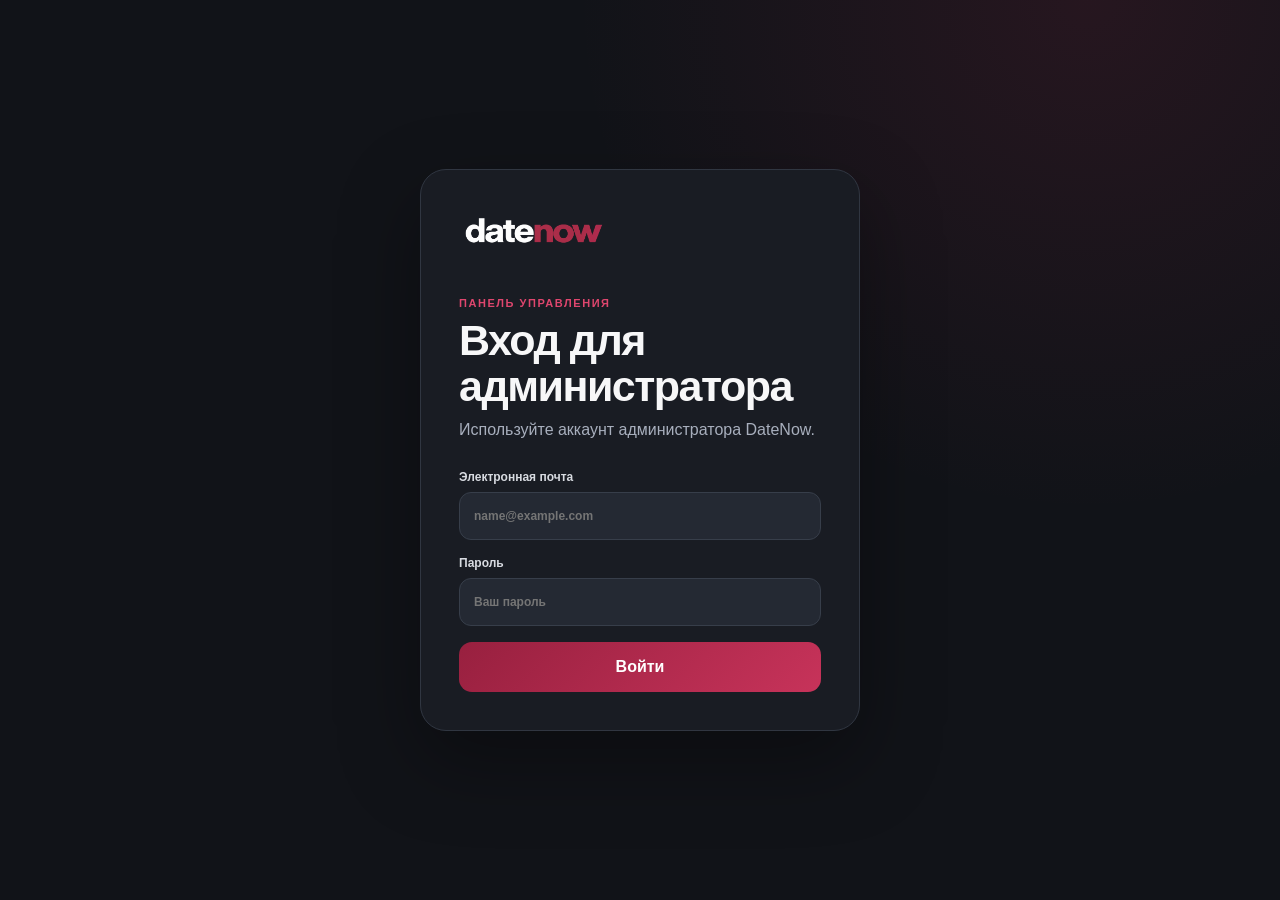
==== admin/index.html @ df4b58c0 "Add minimal DateNow landing, legal documents and admin route" ====
<!doctype html>
<html lang="ru">
  <head>
    <meta charset="UTF-8" />
    <meta name="viewport" content="width=device-width, initial-scale=1.0" />
    <meta name="theme-color" content="#111318" />
    <meta name="robots" content="noindex,nofollow" />
    <link rel="icon" type="image/png" href="/favicon-96x96.png" sizes="96x96" />
    <link rel="icon" type="image/svg+xml" href="/favicon.svg" />
    <link rel="shortcut icon" href="/favicon.ico" />
    <link rel="apple-touch-icon" sizes="180x180" href="/apple-touch-icon.png" />
    <meta name="apple-mobile-web-app-title" content="DateNow" />
    <link rel="manifest" href="/site.webmanifest" />
    <title>DateNow · Админка</title>
    <script type="module" crossorigin src="/assets/index-DRa5MKGQ.js"></script>
    <link rel="stylesheet" crossorigin href="/assets/index-VECVyCT4.css">
  </head>
  <body>
    <div id="root"></div>
  </body>
</html>
---- assets/index-VECVyCT4.css ----
:root{font-family:Inter,ui-sans-serif,-apple-system,BlinkMacSystemFont,SF Pro Display,Segoe UI,sans-serif;color:#f7f7f8;background:#111318;font-synthesis:none;text-rendering:optimizeLegibility;--surface: #1a1d24;--surface-raised: #21252e;--line: #303641;--muted: #a8afbd;--accent: #b42b50;--accent-light: #df466e;--success: #4fd49a;--warning: #f1bb5d}*{box-sizing:border-box}body{margin:0;min-width:320px;min-height:100vh;background:radial-gradient(circle at 85% 0%,rgba(180,43,80,.13),transparent 32rem),#111318}button,input,select,textarea{font:inherit}button{cursor:pointer}button:disabled{cursor:default;opacity:.55}.center-screen{min-height:55vh;display:grid;place-items:center}.spinner{width:32px;height:32px;border:3px solid var(--line);border-top-color:var(--accent-light);border-radius:50%;animation:spin .8s linear infinite}@keyframes spin{to{transform:rotate(360deg)}}.logo{width:150px;height:50px;object-fit:contain;object-position:left center}.logo-button{padding:0;border:0;background:transparent}.login-shell{min-height:100vh;display:grid;place-items:center;padding:24px}.login-card{width:min(440px,100%);border:1px solid var(--line);background:#1a1d24f2;border-radius:26px;padding:38px;box-shadow:0 30px 80px #00000057}.login-card .logo{margin-bottom:35px}h1,h2,p{margin-top:0}h1{margin-bottom:8px;font-size:clamp(30px,4vw,43px);line-height:1.08;letter-spacing:-.035em}h2{margin-bottom:0;font-size:22px;letter-spacing:-.025em}.eyebrow{color:var(--accent-light);text-transform:uppercase;letter-spacing:.14em;font-size:11px;font-weight:800;margin-bottom:8px}.muted{color:var(--muted);line-height:1.55}.form-stack{display:grid;gap:16px;margin-top:28px}label{display:grid;gap:8px;font-size:12px;color:#d8dbe1;font-weight:700}input,select,textarea{width:100%;color:#fff;background:#242933;border:1px solid #373e4a;border-radius:12px;min-height:48px;padding:0 14px;outline:none;transition:border-color .2s,box-shadow .2s}select{color-scheme:dark;appearance:auto}textarea{padding-block:12px}input:focus,select:focus,textarea:focus{border-color:var(--accent-light);box-shadow:0 0 0 3px #df466e1f}.primary-button,.secondary-button{min-height:50px;border-radius:13px;color:#fff;font-weight:800;padding:0 20px}.primary-button{border:0;background:linear-gradient(135deg,#98203f,#c7335a)}.secondary-button{border:1px solid var(--line);background:var(--surface-raised)}.form-error{padding:12px 14px;border-radius:10px;font-size:13px;line-height:1.45;color:#ff9cb0;background:#d0355721}.global-error{margin-bottom:24px}.app-shell{min-height:100vh}.topbar{height:76px;padding:0 clamp(20px,4vw,56px);display:flex;align-items:center;justify-content:space-between;border-bottom:1px solid rgba(48,54,65,.75);background:#111318d9;-webkit-backdrop-filter:blur(18px);backdrop-filter:blur(18px);position:sticky;top:0;z-index:10}.topbar-actions{display:flex;align-items:center;gap:10px}.admin-email{color:var(--muted);font-size:13px;margin-right:8px}.ghost-button,.back-button,.reset-button,.skip-button{color:#e9eaf0;background:transparent;border:1px solid var(--line);border-radius:10px;padding:9px 13px;font-weight:700;font-size:12px}.dashboard{width:min(1440px,100%);margin:0 auto;padding:48px clamp(20px,4vw,56px) 80px}.page-title{display:flex;align-items:end;justify-content:space-between;gap:24px;margin-bottom:32px}.page-title .muted{max-width:720px;margin-bottom:0}.back-button{display:inline-flex;align-items:center;gap:8px;margin-bottom:28px;color:#cbd0d9}.panel{background:linear-gradient(145deg,#20242dfa,#191c23fa);border:1px solid var(--line);box-shadow:0 16px 44px #00000024;border-radius:20px;padding:24px}.home-grid{display:grid;grid-template-columns:repeat(2,1fr);gap:18px}.home-card{position:relative;min-height:290px;padding:28px;display:flex;flex-direction:column;align-items:stretch;text-align:left;color:#fff;border:1px solid var(--line);border-radius:24px;background:linear-gradient(145deg,#21252efa,#181b22fa);box-shadow:0 18px 55px #0000002e;transition:transform .18s ease,border-color .18s ease,box-shadow .18s ease}.home-card:hover{transform:translateY(-3px);border-color:#46505f;box-shadow:0 24px 65px #0000003d}.home-card:focus-visible{outline:3px solid rgba(223,70,110,.35);outline-offset:3px}.home-card.accent{border-color:#df466e7a;background:radial-gradient(circle at 50% 40%,rgba(180,43,80,.2),transparent 70%),linear-gradient(145deg,#252630,#1a1b22)}.home-card.warning{border-color:#f1bb5d40}.home-card-label{color:#d5d8df;font-size:17px;font-weight:750}.home-card strong{margin:auto 0 8px;text-align:center;font-size:clamp(64px,7vw,94px);line-height:1;letter-spacing:-.06em;font-variant-numeric:tabular-nums}.home-card-detail{min-height:44px;color:var(--muted);text-align:center;font-size:14px;line-height:1.5}.home-card-link{margin-top:24px;padding-top:18px;border-top:1px solid rgba(48,54,65,.75);display:flex;justify-content:space-between;color:#fff;font-size:13px;font-weight:800}.home-card.accent .home-card-link{color:#ff86a4}.moderation-layout{display:grid;grid-template-columns:minmax(0,1.55fr) minmax(320px,.7fr);gap:20px;align-items:start}.review-card{padding:28px}.review-topline{display:flex;align-items:start;justify-content:space-between;gap:20px;margin-bottom:24px}.queue-position{display:block;color:var(--accent-light);font-size:11px;font-weight:800;text-transform:uppercase;letter-spacing:.1em;margin-bottom:7px}.profile-meta{color:var(--muted);margin:6px 0 0;font-size:13px}.badge{display:inline-flex;align-items:center;min-height:27px;padding:0 10px;border-radius:20px;font-size:10px;font-weight:800;white-space:nowrap}.badge.warning{color:var(--warning);background:#f1bb5d1a}.badge.neutral{color:#c5cad3;background:#afb5c01a}.verification-photos{display:grid;grid-template-columns:1fr 1fr;gap:14px}.verification-photos figure{margin:0}.verification-photos img{display:block;width:100%;aspect-ratio:3 / 4;max-height:560px;object-fit:cover;border-radius:16px;background:#111318}.verification-photos figcaption{padding:11px 3px 0;display:grid;gap:3px}.verification-photos figcaption strong{font-size:13px}.verification-photos figcaption span{color:var(--muted);font-size:11px}.single-photo-review{grid-template-columns:minmax(220px,460px)}.about-review{margin-top:24px;border:1px solid var(--line);border-radius:15px;padding:17px;background:#11131873}.about-review>span{color:var(--muted);font-size:11px;font-weight:800;text-transform:uppercase;letter-spacing:.08em}.about-review p{margin:9px 0 0;color:#f2f2f4;line-height:1.55}.submission-time{color:#7e8694;font-size:11px;margin-top:14px}.decision-card{position:sticky;top:96px;display:grid;gap:18px}.decision-hint{margin:8px 0 0;font-size:13px}.decision-card textarea{min-height:105px;resize:vertical}.character-count{color:#777f8e;text-align:right;font-size:10px;font-weight:500}.action-button,.reject-button,.decline-user-button,.block-user-button,.skip-button{min-height:46px;border-radius:12px;font-weight:800}.approve-button{color:#10241d;border:0;background:var(--success)}.action-button{display:flex;justify-content:center;align-items:center;gap:8px}.reject-group{display:grid;gap:9px;padding-top:3px}.reject-group>span{color:var(--muted);font-size:11px;font-weight:800;text-transform:uppercase;letter-spacing:.08em}.reject-button{color:#ff9cb0;border:1px solid rgba(223,70,110,.4);background:#b42b501a}.reject-button:hover{background:#b42b502e}.decline-user-button{color:#ffd5df;border:1px solid rgba(223,70,110,.55);background:#b42b502e}.block-user-button{color:#fff;border:1px solid rgba(255,110,110,.62);background:linear-gradient(135deg,#6f172d,#a01d3d)}.decline-user-button:hover,.block-user-button:hover{filter:brightness(1.1)}.skip-button{display:flex;align-items:center;justify-content:space-between;color:#cbd0d9}.skip-hint{color:#7e8694;text-align:center;font-size:11px;margin:-10px 0 0}.empty-state{text-align:center;padding:72px 24px}.empty-state .muted{max-width:520px;margin:10px auto 22px}.empty-icon{width:54px;height:54px;margin:0 auto 18px;display:grid;place-items:center;border-radius:50%;color:var(--success);font-size:24px;background:#4fd49a1a}.filters-panel{margin-bottom:18px}.search-row{display:grid;grid-template-columns:1fr auto;align-items:end;gap:14px;margin-bottom:18px}.search-field input{min-height:52px;font-size:15px}.reset-button{min-height:52px}.filters-grid{display:grid;grid-template-columns:.65fr .65fr 1.15fr 1.15fr .9fr;gap:12px}.users-panel{padding:0;overflow:hidden}.table-summary{display:flex;align-items:baseline;gap:8px;padding:20px 22px}.table-summary strong{font-size:24px}.table-summary span{color:var(--muted);font-size:13px}.table-wrap{overflow-x:auto;border-top:1px solid var(--line)}table{width:100%;border-collapse:collapse;min-width:960px}th,td{text-align:left;padding:16px 18px;border-bottom:1px solid rgba(48,54,65,.62);font-size:12px}th{color:#858d9b;text-transform:uppercase;letter-spacing:.08em;font-size:10px}td{color:#d7dae1}tbody tr:hover{background:#ffffff05}.user-name,.user-email{display:block}.user-name{color:#fff;margin-bottom:4px;font-size:13px}.user-email{color:var(--muted)}.empty{color:var(--muted);text-align:center;padding:46px}.failed-table{min-width:940px}.blocked-table{min-width:900px}.missing-steps{display:flex;flex-wrap:wrap;gap:5px}.missing-steps span{padding:5px 8px;border-radius:8px;color:#f5c66e;background:#f1bb5d17;font-size:10px;font-weight:750}.delete-profile-button{min-height:36px;padding:0 13px;border-radius:10px;color:#ff9cb0;border:1px solid rgba(223,70,110,.38);background:#b42b5017;font-size:11px;font-weight:800}.delete-profile-button:hover{background:#b42b502e}.dialog-backdrop{position:fixed;inset:0;z-index:30;display:grid;place-items:center;padding:20px;background:#06080cb8;-webkit-backdrop-filter:blur(8px);backdrop-filter:blur(8px)}.confirm-dialog{width:min(440px,100%);padding:28px;border:1px solid var(--line);border-radius:22px;background:#1d2028;box-shadow:0 28px 90px #00000080}.dialog-icon{width:48px;height:48px;margin-bottom:20px;display:grid;place-items:center;border-radius:15px;color:#ff9cb0;background:#b42b5024;font-size:30px;font-weight:500}.confirm-dialog h2{font-size:25px}.confirm-dialog .muted{margin:10px 0 24px;font-size:14px}.confirm-dialog .muted strong{color:#fff}.dialog-actions{display:grid;grid-template-columns:1fr 1.35fr;gap:10px}.confirm-delete-button{min-height:50px;padding:0 18px;border:0;border-radius:13px;color:#fff;background:linear-gradient(135deg,#9d2343,#d0375f);font-weight:800}@media(max-width:1040px){.home-grid{grid-template-columns:1fr}.home-card{min-height:210px}.home-card strong{margin-block:34px 8px}.moderation-layout{grid-template-columns:1fr}.decision-card{position:static}.filters-grid{grid-template-columns:repeat(3,1fr)}}@media(max-width:680px){.topbar{height:auto;min-height:72px;padding-block:12px}.topbar .logo{width:120px}.admin-email{display:none}.dashboard{padding-top:32px}.page-title{align-items:start;flex-direction:column}.review-topline{flex-direction:column}.verification-photos,.search-row,.filters-grid{grid-template-columns:1fr}.login-card{padding:28px 22px}.home-card{min-height:230px}.dialog-actions{grid-template-columns:1fr}}.pending-search{display:block;padding:0 24px 20px}.pending-search input{margin-top:8px}.pending-users-list{display:grid}.pending-user-row{display:flex;align-items:center;gap:18px;width:100%;padding:20px 24px;border:0;border-top:1px solid rgba(255,255,255,.08);background:transparent;color:inherit;text-align:left;cursor:pointer}.pending-user-row:hover,.pending-user-row:focus-visible{background:#b42b501f}.pending-user-row:focus-visible{outline:2px solid #b42b50;outline-offset:-2px}.pending-user-row img{width:60px;height:60px;border-radius:16px;object-fit:cover;flex-shrink:0}.pending-user-info{display:grid;gap:5px;min-width:0;flex:1}.pending-user-info strong{font-size:17px;overflow-wrap:anywhere}.pending-user-info>span{font-size:13px;color:#a5a5ad}.pending-user-open{color:#ff9cb0;font-weight:700}@media(max-width:680px){.pending-user-row{padding:16px;gap:12px;flex-wrap:wrap}.pending-user-open{margin-left:72px}}.premium-gift-dialog{position:fixed;z-index:100;inset:20% auto auto 50%;transform:translate(-50%);width:min(420px,90vw);padding:24px;background:#fff;color:#171920;border:1px solid #a72b4c;border-radius:20px;box-shadow:0 20px 100px #0005}.premium-gift-dialog label,.premium-gift-dialog select{display:block;width:100%;margin:12px 0}.premium-gift-dialog select{max-height:200px;overflow-y:auto}.member-row{cursor:pointer;transition:background .18s ease}.member-row:hover{background:#ffffff05}.member-open{display:flex;align-items:center;gap:13px;padding:0;border:0;background:none;color:inherit;text-align:left}.member-open:focus-visible,.gift-button:focus-visible{outline:2px solid var(--accent-light);outline-offset:5px}.member-avatar{display:grid;place-items:center;flex:0 0 44px;width:44px;height:44px;border-radius:15px;background:linear-gradient(135deg,#75213c,#352332);color:#ffd4df;font-size:20px;font-weight:700}.member-open-hint{display:block;color:var(--muted);font-size:11px;margin-top:4px}.member-row .user-email{margin-top:8px;font-size:12px;overflow-wrap:anywhere}.gift-actions{display:flex;flex-wrap:wrap;gap:8px;min-width:180px}.gift-button{border:1px solid #853149;border-radius:12px;padding:10px 14px;color:#ffcad8;background:linear-gradient(135deg,#562133,#35212b);font-size:12px;font-weight:600;white-space:nowrap;transition:border-color .18s,background .18s}.gift-button:hover{border-color:var(--accent-light);background:#68263e}.gift-control [role=status]{max-width:220px;font-size:12px;color:var(--success)}.premium-gift-dialog{background:var(--surface-raised);color:#f7f7f8;border:1px solid var(--line);box-shadow:0 0 0 100vmax #090b10b3,0 24px 80px #0008;border-radius:24px}.premium-gift-dialog h3{margin-top:0;font-size:24px}.premium-gift-dialog p,.premium-gift-dialog label{color:var(--muted)}.premium-gift-dialog select{background:var(--surface);color:#fff;border:1px solid var(--line);border-radius:12px;padding:8px}.premium-gift-dialog option{padding:9px 12px;border-radius:8px}.premium-gift-dialog>button{padding:12px 20px;margin:8px 8px 0 0;border-radius:12px;border:1px solid var(--line);background:#343944;color:#fff}.premium-gift-dialog>button:first-of-type{background:linear-gradient(120deg,#80213d,#b42b50);border-color:#bd3b60}.member-profile{padding:28px}.member-heading{display:flex;justify-content:space-between;align-items:center;gap:24px;margin:28px 0}.member-heading h2{font-size:32px;margin:10px 0}.member-heading p{color:var(--muted);overflow-wrap:anywhere}.member-kicker{color:var(--accent-light);font-size:11px;letter-spacing:2px;font-weight:700}.member-gallery{display:flex;gap:16px;overflow-x:auto;padding-bottom:12px}.member-gallery img{width:min(260px,70vw);height:330px;object-fit:cover;border-radius:20px;background:var(--surface-raised)}.member-details{display:grid;grid-template-columns:1fr 2fr;gap:20px;margin-top:24px}.member-details section,.member-invitation{padding:24px;border:1px solid var(--line);border-radius:18px;background:var(--surface-raised)}.member-details h3{margin-top:0}.member-details p,.member-invitation p{white-space:pre-wrap;line-height:1.65;color:var(--muted)}.member-invitation{margin-top:20px}@media(max-width:700px){.member-heading{flex-direction:column;align-items:stretch}.member-details{grid-template-columns:1fr}.member-profile{padding:18px}}.member-photo{margin:0;flex:0 0 min(260px,70vw)}.member-photo figcaption{margin-bottom:12px;font-size:14px;font-weight:700;color:var(--muted)}.member-photo:first-child figcaption{color:var(--accent-light)}.member-photo img{display:block;object-fit:contain}.member-photo-placeholder{width:min(260px,70vw);height:330px;border-radius:20px;padding:24px;display:grid;place-items:center;background:var(--surface-raised);color:var(--muted);text-align:center}
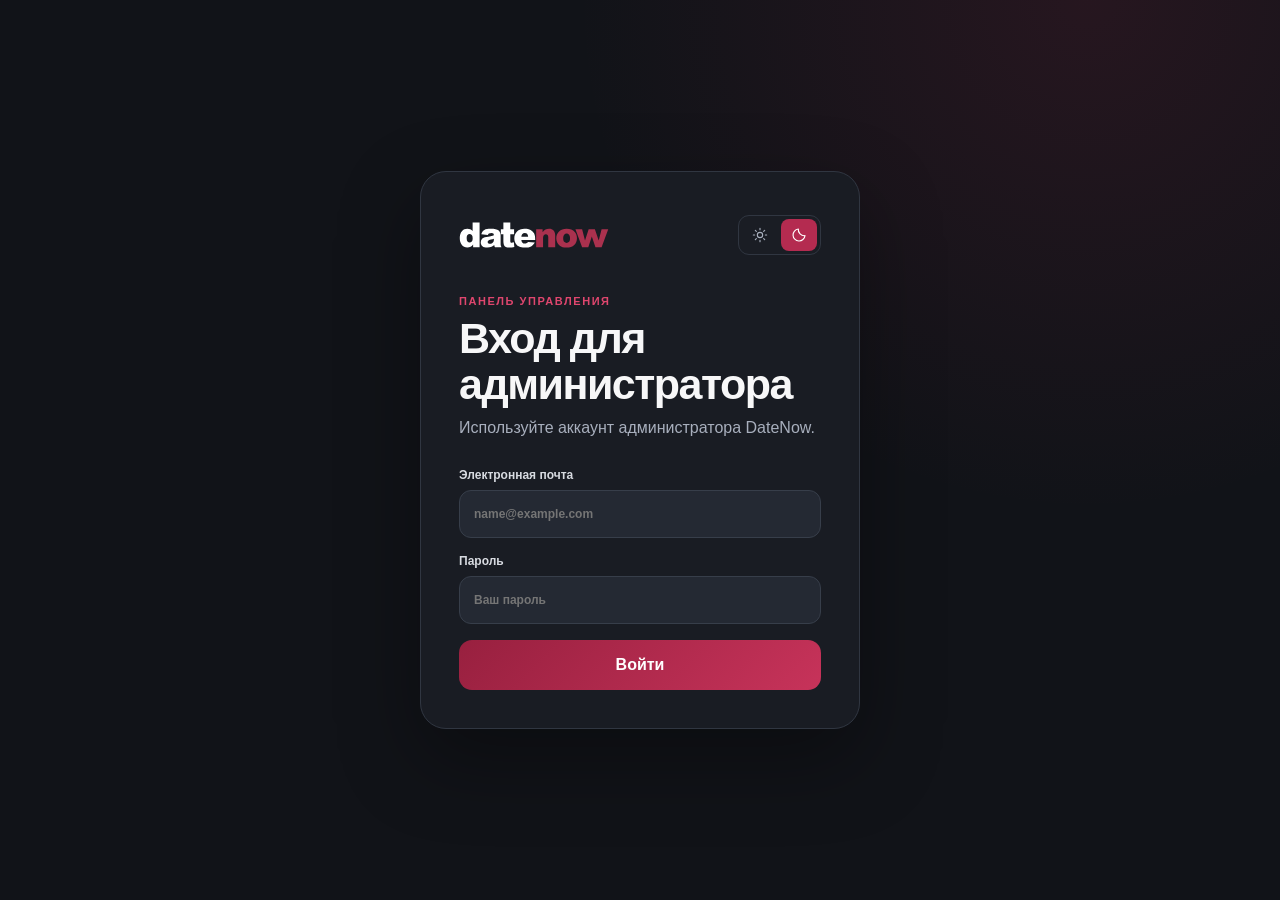
==== commit df7ca760: "Deploy current admin dashboard with sidebar and password sign-in" ====
--- a/admin/index.html
+++ b/admin/index.html
@@ -12,8 +12,8 @@
     <meta name="apple-mobile-web-app-title" content="DateNow" />
     <link rel="manifest" href="/site.webmanifest" />
     <title>DateNow · Админка</title>
-    <script type="module" crossorigin src="/assets/index-DRa5MKGQ.js"></script>
-    <link rel="stylesheet" crossorigin href="/assets/index-VECVyCT4.css">
+    <script type="module" crossorigin src="/admin/assets/index-DQOr-sBE.js"></script>
+    <link rel="stylesheet" crossorigin href="/admin/assets/index-BtiTwRFZ.css">
   </head>
   <body>
     <div id="root"></div>
--- a/admin/assets/index-BtiTwRFZ.css
+++ b/admin/assets/index-BtiTwRFZ.css
@@ -0,0 +1 @@
+:root{font-family:Inter,ui-sans-serif,-apple-system,BlinkMacSystemFont,SF Pro Display,Segoe UI,sans-serif;color:#f7f7f8;background:#111318;font-synthesis:none;text-rendering:optimizeLegibility;--surface: #1a1d24;--surface-raised: #21252e;--line: #303641;--muted: #a8afbd;--accent: #b42b50;--accent-light: #df466e;--success: #4fd49a;--warning: #f1bb5d}*{box-sizing:border-box}body{margin:0;min-width:320px;min-height:100vh;background:radial-gradient(circle at 85% 0%,rgba(180,43,80,.13),transparent 32rem),#111318}button,input,select,textarea{font:inherit}button{cursor:pointer}button:disabled{cursor:default;opacity:.55}.center-screen{min-height:55vh;display:grid;place-items:center}.spinner{width:32px;height:32px;border:3px solid var(--line);border-top-color:var(--accent-light);border-radius:50%;animation:spin .8s linear infinite}@keyframes spin{to{transform:rotate(360deg)}}.logo{width:150px;height:50px;object-fit:contain;object-position:left center}.logo-button{padding:0;border:0;background:transparent}.login-shell{min-height:100vh;display:grid;place-items:center;padding:24px}.login-card{width:min(440px,100%);border:1px solid var(--line);background:#1a1d24f2;border-radius:26px;padding:38px;box-shadow:0 30px 80px #00000057}.login-card .logo{margin-bottom:35px}h1,h2,p{margin-top:0}h1{margin-bottom:8px;font-size:clamp(30px,4vw,43px);line-height:1.08;letter-spacing:-.035em}h2{margin-bottom:0;font-size:22px;letter-spacing:-.025em}.eyebrow{color:var(--accent-light);text-transform:uppercase;letter-spacing:.14em;font-size:11px;font-weight:800;margin-bottom:8px}.muted{color:var(--muted);line-height:1.55}.form-stack{display:grid;gap:16px;margin-top:28px}label{display:grid;gap:8px;font-size:12px;color:#d8dbe1;font-weight:700}input,select,textarea{width:100%;color:#fff;background:#242933;border:1px solid #373e4a;border-radius:12px;min-height:48px;padding:0 14px;outline:none;transition:border-color .2s,box-shadow .2s}select{color-scheme:dark;appearance:auto}textarea{padding-block:12px}input:focus,select:focus,textarea:focus{border-color:var(--accent-light);box-shadow:0 0 0 3px #df466e1f}.primary-button,.secondary-button{min-height:50px;border-radius:13px;color:#fff;font-weight:800;padding:0 20px}.primary-button{border:0;background:linear-gradient(135deg,#98203f,#c7335a)}.secondary-button{border:1px solid var(--line);background:var(--surface-raised)}.form-error{padding:12px 14px;border-radius:10px;font-size:13px;line-height:1.45;color:#ff9cb0;background:#d0355721}.global-error{margin-bottom:24px}.app-shell{min-height:100vh}.topbar{height:76px;padding:0 clamp(20px,4vw,56px);display:flex;align-items:center;justify-content:space-between;border-bottom:1px solid rgba(48,54,65,.75);background:#111318d9;-webkit-backdrop-filter:blur(18px);backdrop-filter:blur(18px);position:sticky;top:0;z-index:10}.topbar-actions{display:flex;align-items:center;gap:10px}.admin-email{color:var(--muted);font-size:13px;margin-right:8px}.ghost-button,.back-button,.reset-button,.skip-button{color:#e9eaf0;background:transparent;border:1px solid var(--line);border-radius:10px;padding:9px 13px;font-weight:700;font-size:12px}.dashboard{width:min(1440px,100%);margin:0 auto;padding:48px clamp(20px,4vw,56px) 80px}.page-title{display:flex;align-items:end;justify-content:space-between;gap:24px;margin-bottom:32px}.page-title .muted{max-width:720px;margin-bottom:0}.back-button{display:inline-flex;align-items:center;gap:8px;margin-bottom:28px;color:#cbd0d9}.panel{background:linear-gradient(145deg,#20242dfa,#191c23fa);border:1px solid var(--line);box-shadow:0 16px 44px #00000024;border-radius:20px;padding:24px}.home-grid{display:grid;grid-template-columns:repeat(2,1fr);gap:18px}.home-card{position:relative;min-height:290px;padding:28px;display:flex;flex-direction:column;align-items:stretch;text-align:left;color:#fff;border:1px solid var(--line);border-radius:24px;background:linear-gradient(145deg,#21252efa,#181b22fa);box-shadow:0 18px 55px #0000002e;transition:transform .18s ease,border-color .18s ease,box-shadow .18s ease}.home-card:hover{transform:translateY(-3px);border-color:#46505f;box-shadow:0 24px 65px #0000003d}.home-card:focus-visible{outline:3px solid rgba(223,70,110,.35);outline-offset:3px}.home-card.accent{border-color:#df466e7a;background:radial-gradient(circle at 50% 40%,rgba(180,43,80,.2),transparent 70%),linear-gradient(145deg,#252630,#1a1b22)}.home-card.warning{border-color:#f1bb5d40}.home-card-label{color:#d5d8df;font-size:17px;font-weight:750}.home-card strong{margin:auto 0 8px;text-align:center;font-size:clamp(64px,7vw,94px);line-height:1;letter-spacing:-.06em;font-variant-numeric:tabular-nums}.home-card-detail{min-height:44px;color:var(--muted);text-align:center;font-size:14px;line-height:1.5}.home-card-link{margin-top:24px;padding-top:18px;border-top:1px solid rgba(48,54,65,.75);display:flex;justify-content:space-between;color:#fff;font-size:13px;font-weight:800}.home-card.accent .home-card-link{color:#ff86a4}.moderation-layout{display:grid;grid-template-columns:minmax(0,1.55fr) minmax(320px,.7fr);gap:20px;align-items:start}.review-card{padding:28px}.review-topline{display:flex;align-items:start;justify-content:space-between;gap:20px;margin-bottom:24px}.queue-position{display:block;color:var(--accent-light);font-size:11px;font-weight:800;text-transform:uppercase;letter-spacing:.1em;margin-bottom:7px}.profile-meta{color:var(--muted);margin:6px 0 0;font-size:13px}.badge{display:inline-flex;align-items:center;min-height:27px;padding:0 10px;border-radius:20px;font-size:10px;font-weight:800;white-space:nowrap}.badge.warning{color:var(--warning);background:#f1bb5d1a}.badge.neutral{color:#c5cad3;background:#afb5c01a}.verification-photos{display:grid;grid-template-columns:1fr 1fr;gap:14px}.verification-photos figure{margin:0}.verification-photos img{display:block;width:100%;aspect-ratio:3 / 4;max-height:560px;object-fit:cover;border-radius:16px;background:#111318}.verification-photos figcaption{padding:11px 3px 0;display:grid;gap:3px}.verification-photos figcaption strong{font-size:13px}.verification-photos figcaption span{color:var(--muted);font-size:11px}.single-photo-review{grid-template-columns:minmax(220px,460px)}.about-review{margin-top:24px;border:1px solid var(--line);border-radius:15px;padding:17px;background:#11131873}.about-review>span{color:var(--muted);font-size:11px;font-weight:800;text-transform:uppercase;letter-spacing:.08em}.about-review p{margin:9px 0 0;color:#f2f2f4;line-height:1.55}.submission-time{color:#7e8694;font-size:11px;margin-top:14px}.decision-card{position:sticky;top:96px;display:grid;gap:18px}.decision-hint{margin:8px 0 0;font-size:13px}.decision-card textarea{min-height:105px;resize:vertical}.character-count{color:#777f8e;text-align:right;font-size:10px;font-weight:500}.action-button,.reject-button,.decline-user-button,.block-user-button,.skip-button{min-height:46px;border-radius:12px;font-weight:800}.approve-button{color:#10241d;border:0;background:var(--success)}.action-button{display:flex;justify-content:center;align-items:center;gap:8px}.reject-group{display:grid;gap:9px;padding-top:3px}.reject-group>span{color:var(--muted);font-size:11px;font-weight:800;text-transform:uppercase;letter-spacing:.08em}.reject-button{color:#ff9cb0;border:1px solid rgba(223,70,110,.4);background:#b42b501a}.reject-button:hover{background:#b42b502e}.decline-user-button{color:#ffd5df;border:1px solid rgba(223,70,110,.55);background:#b42b502e}.block-user-button{color:#fff;border:1px solid rgba(255,110,110,.62);background:linear-gradient(135deg,#6f172d,#a01d3d)}.decline-user-button:hover,.block-user-button:hover{filter:brightness(1.1)}.skip-button{display:flex;align-items:center;justify-content:space-between;color:#cbd0d9}.skip-hint{color:#7e8694;text-align:center;font-size:11px;margin:-10px 0 0}.empty-state{text-align:center;padding:72px 24px}.empty-state .muted{max-width:520px;margin:10px auto 22px}.empty-icon{width:54px;height:54px;margin:0 auto 18px;display:grid;place-items:center;border-radius:50%;color:var(--success);font-size:24px;background:#4fd49a1a}.filters-panel{margin-bottom:18px}.search-row{display:grid;grid-template-columns:1fr auto;align-items:end;gap:14px;margin-bottom:18px}.search-field input{min-height:52px;font-size:15px}.reset-button{min-height:52px}.filters-grid{display:grid;grid-template-columns:.65fr .65fr 1.15fr 1.15fr .9fr;gap:12px}.users-panel{padding:0;overflow:hidden}.table-summary{display:flex;align-items:baseline;gap:8px;padding:20px 22px}.table-summary strong{font-size:24px}.table-summary span{color:var(--muted);font-size:13px}.table-wrap{overflow-x:auto;border-top:1px solid var(--line)}table{width:100%;border-collapse:collapse;min-width:960px}th,td{text-align:left;padding:16px 18px;border-bottom:1px solid rgba(48,54,65,.62);font-size:12px}th{color:#858d9b;text-transform:uppercase;letter-spacing:.08em;font-size:10px}td{color:#d7dae1}tbody tr:hover{background:#ffffff05}.user-name,.user-email{display:block}.user-name{color:#fff;margin-bottom:4px;font-size:13px}.user-email{color:var(--muted)}.empty{color:var(--muted);text-align:center;padding:46px}.failed-table{min-width:940px}.blocked-table{min-width:900px}.missing-steps{display:flex;flex-wrap:wrap;gap:5px}.missing-steps span{padding:5px 8px;border-radius:8px;color:#f5c66e;background:#f1bb5d17;font-size:10px;font-weight:750}.delete-profile-button{min-height:36px;padding:0 13px;border-radius:10px;color:#ff9cb0;border:1px solid rgba(223,70,110,.38);background:#b42b5017;font-size:11px;font-weight:800}.delete-profile-button:hover{background:#b42b502e}.dialog-backdrop{position:fixed;inset:0;z-index:30;display:grid;place-items:center;padding:20px;background:#06080cb8;-webkit-backdrop-filter:blur(8px);backdrop-filter:blur(8px)}.confirm-dialog{width:min(440px,100%);padding:28px;border:1px solid var(--line);border-radius:22px;background:#1d2028;box-shadow:0 28px 90px #00000080}.dialog-icon{width:48px;height:48px;margin-bottom:20px;display:grid;place-items:center;border-radius:15px;color:#ff9cb0;background:#b42b5024;font-size:30px;font-weight:500}.confirm-dialog h2{font-size:25px}.confirm-dialog .muted{margin:10px 0 24px;font-size:14px}.confirm-dialog .muted strong{color:#fff}.dialog-actions{display:grid;grid-template-columns:1fr 1.35fr;gap:10px}.confirm-delete-button{min-height:50px;padding:0 18px;border:0;border-radius:13px;color:#fff;background:linear-gradient(135deg,#9d2343,#d0375f);font-weight:800}@media(max-width:1040px){.home-grid{grid-template-columns:1fr}.home-card{min-height:210px}.home-card strong{margin-block:34px 8px}.moderation-layout{grid-template-columns:1fr}.decision-card{position:static}.filters-grid{grid-template-columns:repeat(3,1fr)}}@media(max-width:680px){.topbar{height:auto;min-height:72px;padding-block:12px}.topbar .logo{width:120px}.admin-email{display:none}.dashboard{padding-top:32px}.page-title{align-items:start;flex-direction:column}.review-topline{flex-direction:column}.verification-photos,.search-row,.filters-grid{grid-template-columns:1fr}.login-card{padding:28px 22px}.home-card{min-height:230px}.dialog-actions{grid-template-columns:1fr}}.pending-search{display:block;padding:0 24px 20px}.pending-search input{margin-top:8px}.pending-users-list{display:grid}.pending-user-row{display:flex;align-items:center;gap:18px;width:100%;padding:20px 24px;border:0;border-top:1px solid rgba(255,255,255,.08);background:transparent;color:inherit;text-align:left;cursor:pointer}.pending-user-row:hover,.pending-user-row:focus-visible{background:#b42b501f}.pending-user-row:focus-visible{outline:2px solid #b42b50;outline-offset:-2px}.pending-user-row img{width:60px;height:60px;border-radius:16px;object-fit:cover;flex-shrink:0}.pending-user-info{display:grid;gap:5px;min-width:0;flex:1}.pending-user-info strong{font-size:17px;overflow-wrap:anywhere}.pending-user-info>span{font-size:13px;color:#a5a5ad}.pending-user-open{color:#ff9cb0;font-weight:700}@media(max-width:680px){.pending-user-row{padding:16px;gap:12px;flex-wrap:wrap}.pending-user-open{margin-left:72px}}.premium-gift-dialog{position:fixed;z-index:100;inset:20% auto auto 50%;transform:translate(-50%);width:min(420px,90vw);padding:24px;background:#fff;color:#171920;border:1px solid #a72b4c;border-radius:20px;box-shadow:0 20px 100px #0005}.premium-gift-dialog label,.premium-gift-dialog select{display:block;width:100%;margin:12px 0}.premium-gift-dialog select{max-height:200px;overflow-y:auto}.member-row{cursor:pointer;transition:background .18s ease}.member-row:hover{background:#ffffff05}.member-open{display:flex;align-items:center;gap:13px;padding:0;border:0;background:none;color:inherit;text-align:left}.member-open:focus-visible,.gift-button:focus-visible{outline:2px solid var(--accent-light);outline-offset:5px}.member-avatar{display:grid;place-items:center;flex:0 0 44px;width:44px;height:44px;border-radius:15px;background:linear-gradient(135deg,#75213c,#352332);color:#ffd4df;font-size:20px;font-weight:700}.member-open-hint{display:block;color:var(--muted);font-size:11px;margin-top:4px}.member-row .user-email{margin-top:8px;font-size:12px;overflow-wrap:anywhere}.gift-actions{display:flex;flex-wrap:wrap;gap:8px;min-width:180px}.gift-button{border:1px solid #853149;border-radius:12px;padding:10px 14px;color:#ffcad8;background:linear-gradient(135deg,#562133,#35212b);font-size:12px;font-weight:600;white-space:nowrap;transition:border-color .18s,background .18s}.gift-button:hover{border-color:var(--accent-light);background:#68263e}.gift-control [role=status]{max-width:220px;font-size:12px;color:var(--success)}.premium-gift-dialog{background:var(--surface-raised);color:#f7f7f8;border:1px solid var(--line);box-shadow:0 0 0 100vmax #090b10b3,0 24px 80px #0008;border-radius:24px}.premium-gift-dialog h3{margin-top:0;font-size:24px}.premium-gift-dialog p,.premium-gift-dialog label{color:var(--muted)}.premium-gift-dialog select{background:var(--surface);color:#fff;border:1px solid var(--line);border-radius:12px;padding:8px}.premium-gift-dialog option{padding:9px 12px;border-radius:8px}.premium-gift-dialog>button{padding:12px 20px;margin:8px 8px 0 0;border-radius:12px;border:1px solid var(--line);background:#343944;color:#fff}.premium-gift-dialog>button:first-of-type{background:linear-gradient(120deg,#80213d,#b42b50);border-color:#bd3b60}.member-profile{padding:28px}.member-heading{display:flex;justify-content:space-between;align-items:center;gap:24px;margin:28px 0}.member-heading h2{font-size:32px;margin:10px 0}.member-heading p{color:var(--muted);overflow-wrap:anywhere}.member-kicker{color:var(--accent-light);font-size:11px;letter-spacing:2px;font-weight:700}.member-gallery{display:flex;gap:16px;overflow-x:auto;padding-bottom:12px}.member-gallery img{width:min(260px,70vw);height:330px;object-fit:cover;border-radius:20px;background:var(--surface-raised)}.member-details{display:grid;grid-template-columns:1fr 2fr;gap:20px;margin-top:24px}.member-details section,.member-invitation{padding:24px;border:1px solid var(--line);border-radius:18px;background:var(--surface-raised)}.member-details h3{margin-top:0}.member-details p,.member-invitation p{white-space:pre-wrap;line-height:1.65;color:var(--muted)}.member-invitation{margin-top:20px}@media(max-width:700px){.member-heading{flex-direction:column;align-items:stretch}.member-details{grid-template-columns:1fr}.member-profile{padding:18px}}.member-photo{margin:0;flex:0 0 min(260px,70vw)}.member-photo figcaption{margin-bottom:12px;font-size:14px;font-weight:700;color:var(--muted)}.member-photo:first-child figcaption{color:var(--accent-light)}.member-photo img{display:block;object-fit:contain}.member-photo-placeholder{width:min(260px,70vw);height:330px;border-radius:20px;padding:24px;display:grid;place-items:center;background:var(--surface-raised);color:var(--muted);text-align:center}.admin-workspace{display:grid;grid-template-columns:280px minmax(0,1fr);min-height:calc(100vh - 76px)}.sidebar{position:sticky;top:76px;height:calc(100vh - 76px);padding:32px 16px 24px;border-right:1px solid var(--line);background:#111318cc;display:flex;flex-direction:column}.sidebar-caption{padding:0 14px;margin-bottom:20px;color:var(--muted);font-size:11px;font-weight:700;text-transform:uppercase;letter-spacing:.1em}.sidebar nav{display:grid;gap:8px}.nav-item{width:100%;display:flex;align-items:center;justify-content:space-between;gap:12px;min-height:58px;padding:13px 14px;border:1px solid transparent;border-radius:12px;background:transparent;color:#bbc1cd;font-size:14px;font-weight:650;line-height:1.4;text-align:left}.nav-item:hover{color:#fff;background:#20232b}.nav-item.active{color:#fff;background:#b42b502b;border-color:#df466e59}.nav-item:focus-visible{outline:2px solid var(--accent-light);outline-offset:2px}.nav-count{min-width:28px;padding:3px 7px;text-align:center;border-radius:7px;background:#ffffff0e;font-size:12px;font-variant-numeric:tabular-nums}.nav-item.active .nav-count{background:var(--accent)}.sidebar-note{margin-top:auto;padding:28px 14px 0;color:var(--muted);font-size:11px}.admin-workspace .dashboard{width:100%;min-width:0;padding:38px clamp(20px,3vw,48px) 64px}.admin-workspace h1{font-size:clamp(27px,2.6vw,38px)}.profile-initial{flex:0 0 56px;width:56px;height:64px;display:grid;place-items:center;border-radius:12px;background:var(--surface-raised);font-size:24px}.editing-user-title,.edit-review{margin-bottom:24px}.edit-comparison-header,.edit-comparison-row{display:grid;grid-template-columns:minmax(100px,.65fr) minmax(0,1fr) minmax(0,1fr);gap:20px}.edit-comparison-header{padding:12px 0;font-size:12px;color:var(--muted)}.edit-comparison-row{padding:20px 0;border-top:1px solid var(--line);font-size:14px;line-height:1.6;overflow-wrap:anywhere;white-space:pre-wrap}.edit-photo{width:100%;max-width:240px;max-height:300px;object-fit:contain;border-radius:12px}.edit-reason{margin-top:24px}.edit-actions{display:flex;gap:12px;margin-top:16px}.deletion-note{margin:24px 0 0;font-size:12px;line-height:1.6}@media(max-width:1200px){.admin-workspace .moderation-layout{grid-template-columns:minmax(0,1fr)}.admin-workspace .decision-card{position:static}.admin-workspace .filters-grid{grid-template-columns:repeat(3,minmax(0,1fr))}}@media(max-width:760px){.admin-workspace{grid-template-columns:minmax(0,1fr)}.sidebar{position:static;height:auto;padding:20px 16px;border-right:0;border-bottom:1px solid var(--line)}.sidebar nav{grid-template-columns:repeat(2,minmax(0,1fr))}.sidebar-note{display:none}.nav-item{font-size:12px;padding:10px}.admin-workspace .dashboard{padding:28px 16px 48px}.edit-comparison-header,.edit-comparison-row{gap:10px;font-size:12px;grid-template-columns:minmax(65px,.6fr) minmax(0,1fr) minmax(0,1fr)}.edit-actions{flex-direction:column}}.profile-list-identity{display:flex;align-items:center;gap:13px}.profile-list-identity>div{min-width:0}.profile-avatar{display:inline-flex;flex:0 0 52px;width:52px;height:52px;overflow:hidden;border-radius:14px;background:var(--avatar-bg, #382532);color:var(--avatar-fg, #ffd4df)}.profile-avatar>span{display:grid;place-items:center;width:100%;height:100%;font-size:22px;font-weight:700}.profile-avatar img,.pending-user-row .profile-avatar img{width:100%;height:100%;object-fit:cover;border-radius:inherit}.profile-avatar svg{width:26px;height:26px;fill:none;stroke:currentColor;stroke-width:1.5}.pending-user-row .profile-avatar{flex-basis:60px;width:60px;height:60px}.free-access-note{color:var(--success);padding:16px 0}:root{color-scheme:dark}.theme-toggle{display:inline-flex;align-items:center;gap:3px;padding:3px;border:1px solid var(--line);border-radius:11px;background:var(--surface)}.theme-toggle button{display:inline-flex;align-items:center;justify-content:center;gap:6px;min-height:32px;padding:6px 10px;border:0;border-radius:8px;background:transparent;color:var(--muted);font-size:11px;font-weight:650}.theme-toggle button[aria-pressed=true]{color:#fff;background:var(--accent)}.theme-toggle button:focus-visible{outline:2px solid var(--accent-light);outline-offset:2px}.theme-toggle svg{width:16px;height:16px;fill:none;stroke:currentColor;stroke-width:1.7;stroke-linecap:round;stroke-linejoin:round}.login-brand{display:flex;justify-content:space-between;align-items:center;gap:14px;margin-bottom:35px}.login-brand .logo{margin-bottom:0;width:150px}.login-brand .theme-toggle span{display:none}@media(max-width:1000px){.topbar .admin-email{display:none}}@media(max-width:520px){.topbar .theme-toggle span{display:none}.topbar{padding-inline:16px;gap:12px;flex-wrap:wrap}.topbar-actions{gap:6px}.login-card{padding:28px}}:root[data-theme=light]{color-scheme:light;color:#171920;background:#f5f6f8;--surface: #fff;--surface-raised: #f3f4f7;--line: #dce0e7;--muted: #636b7a;--accent: #aa2b4c;--accent-light: #a32445;--success: #18794e;--warning: #95600c;--avatar-bg: #f1e3e8;--avatar-fg: #882d48}[data-theme=light] body{background:radial-gradient(circle at 85% 0%,rgba(180,43,80,.045),transparent 32rem),#f5f6f8}[data-theme=light] .topbar{background:#ffffffed;border-color:var(--line)}[data-theme=light] .sidebar{background:#fff}[data-theme=light] .panel,[data-theme=light] .login-card{background:#fff;box-shadow:0 12px 40px #1f27370b}[data-theme=light] label,[data-theme=light] td,[data-theme=light] .ghost-button,[data-theme=light] .back-button,[data-theme=light] .reset-button,[data-theme=light] .skip-button,[data-theme=light] .user-name,[data-theme=light] .about-review p,[data-theme=light] .confirm-dialog .muted strong{color:#242b38}[data-theme=light] input,[data-theme=light] select,[data-theme=light] textarea{color:#202631;background:#f7f8fa;border-color:#d7dce5;color-scheme:light}[data-theme=light] input::placeholder,[data-theme=light] textarea::placeholder{color:#7d8592}[data-theme=light] .nav-item{color:#515b6b}[data-theme=light] .nav-item:hover{color:#202631;background:#f4f5f8}[data-theme=light] .nav-item.active{color:#8b2541;background:#f8eaf0;border-color:#ebcbd6}[data-theme=light] .nav-count{background:#eef0f4;color:#596271}[data-theme=light] .nav-item.active .nav-count{color:#fff;background:var(--accent)}[data-theme=light] .secondary-button{color:#242b38}[data-theme=light] .badge.neutral{color:#515b6b;background:#eef0f4}[data-theme=light] .about-review{background:#f5f6f8}[data-theme=light] .verification-photos img{background:#eceef2}[data-theme=light] .submission-time,[data-theme=light] .character-count,[data-theme=light] .skip-hint,[data-theme=light] th,[data-theme=light] .pending-user-info>span{color:var(--muted)}[data-theme=light] th,[data-theme=light] td,[data-theme=light] .pending-user-row{border-color:var(--line)}[data-theme=light] tbody tr:hover,[data-theme=light] .member-row:hover{background:#f7f8fa}[data-theme=light] .pending-user-row:hover{background:#fcf4f7}[data-theme=light] .reject-button,[data-theme=light] .decline-user-button,[data-theme=light] .delete-profile-button,[data-theme=light] .dialog-icon,[data-theme=light] .pending-user-open,[data-theme=light] .form-error{color:#a02a48}[data-theme=light] .approve-button{color:#fff}[data-theme=light] .missing-steps span{color:#885b12}[data-theme=light] .confirm-dialog,[data-theme=light] .premium-gift-dialog{background:#fff;color:#202631}[data-theme=light] .premium-gift-dialog select{color:#202631;background:#f5f6f8}[data-theme=light] .premium-gift-dialog>button{color:#202631;background:#eef0f4}[data-theme=light] .premium-gift-dialog>button:first-of-type{color:#fff;background:linear-gradient(120deg,#80213d,#b42b50)}[data-theme=light] .gift-button{color:#912c49;background:#fbf0f4;border-color:#e6bbc9}[data-theme=light] .gift-button:hover{background:#f4e0e8}.statistics-nav{margin-top:18px}.statistics-controls,.statistics-calendar,.statistics-periods,.statistics-range,.statistics-net-heading{display:flex;align-items:center;gap:10px;flex-wrap:wrap}.statistics-controls,.statistics-range,.statistics-net-heading{justify-content:space-between}.statistics-periods{background:var(--surface);border:1px solid var(--line);border-radius:14px;padding:4px;gap:4px}.statistics-periods button{border:0;background:transparent;color:var(--muted);border-radius:10px;padding:12px 24px;font-weight:700}.statistics-periods button[aria-pressed=true]{color:#fff;background:var(--accent)}.statistics-periods button:focus-visible{outline:2px solid var(--accent-light);outline-offset:2px}.statistics-calendar input{min-height:44px;width:170px;color-scheme:dark}.statistics-date-label{position:absolute;width:1px;height:1px;overflow:hidden;clip-path:inset(50%)}.statistics-timezone{margin:12px 0 24px;font-size:12px}.statistics-report{display:grid;gap:20px}.statistics-range h2{font-size:19px}.statistics-range>span{font-size:12px}.statistics-revenue{display:grid;grid-template-columns:1.2fr 1fr;gap:30px;padding:26px;align-items:center}.statistics-revenue-total{font-size:40px;font-weight:750;margin:18px 0 8px}.statistics-revenue-total span{font-size:14px;font-weight:500;color:var(--muted)}.statistics-revenue p,.statistics-metric p,.statistics-net p{font-size:12px;margin:0}.statistics-stores{display:grid;gap:14px}.statistics-stores>div{display:flex;justify-content:space-between;align-items:center;gap:16px;padding:16px;border:1px solid var(--line);border-radius:12px}.statistics-metrics{display:grid;grid-template-columns:repeat(3,minmax(0,1fr));gap:16px}.statistics-metric{padding:24px}.statistics-metric h2{font-size:14px;line-height:1.5;letter-spacing:0}.statistics-metric>strong{display:block;font-size:42px;line-height:1.3;margin:14px 0 8px}.statistics-metric.positive>strong,.statistics-positive{color:var(--success)}.statistics-metric.deleted>strong{color:var(--warning)}.statistics-metric.blocked>strong{color:#f87171}[data-theme=light] .statistics-metric.blocked>strong{color:#c62828}.statistics-negative{color:var(--accent-light)}.statistics-net{padding:26px;border-color:var(--accent)}.statistics-net-heading>strong{font-size:48px;letter-spacing:-.03em}.statistics-formula{display:flex;align-items:center;gap:22px;padding:24px 0;margin:18px 0;border-block:1px solid var(--line)}.statistics-formula>div{flex:1}.statistics-formula strong{display:block;font-size:24px;margin-bottom:5px}.statistics-formula span{color:var(--muted);font-size:12px}.statistics-formula>b{color:var(--muted);font-size:22px}.statistics-daily .panel-heading{padding:24px}.statistics-daily th:not(:first-child),.statistics-daily td:not(:first-child){text-align:right}.statistics-daily tfoot{background:var(--surface-raised)}.statistics-history{margin:0;font-size:12px}.statistics-loading{display:flex;align-items:center;justify-content:center;gap:14px;min-height:220px;color:var(--muted)}[data-theme=light] .statistics-calendar input{color-scheme:light}@media(max-width:1100px){.statistics-metrics{grid-template-columns:1fr}.statistics-metric{display:grid;grid-template-columns:1fr auto;align-items:center;column-gap:12px}.statistics-metric>strong{grid-row:1 / 3;grid-column:2;margin:0}.statistics-revenue{grid-template-columns:1fr;gap:20px}}@media(max-width:600px){.statistics-calendar{gap:6px}.statistics-periods{width:100%}.statistics-periods button{flex:1;padding-inline:12px}.statistics-formula{gap:10px;flex-wrap:wrap}.statistics-formula>div{min-width:80px}.statistics-formula strong{font-size:20px}.statistics-formula span{font-size:11px}.statistics-revenue,.statistics-net,.statistics-metric{padding:20px}}.admin-pagination{display:flex;align-items:center;justify-content:center;gap:12px;flex-wrap:wrap;margin:20px 0}.admin-option-pages{display:flex;gap:8px}
